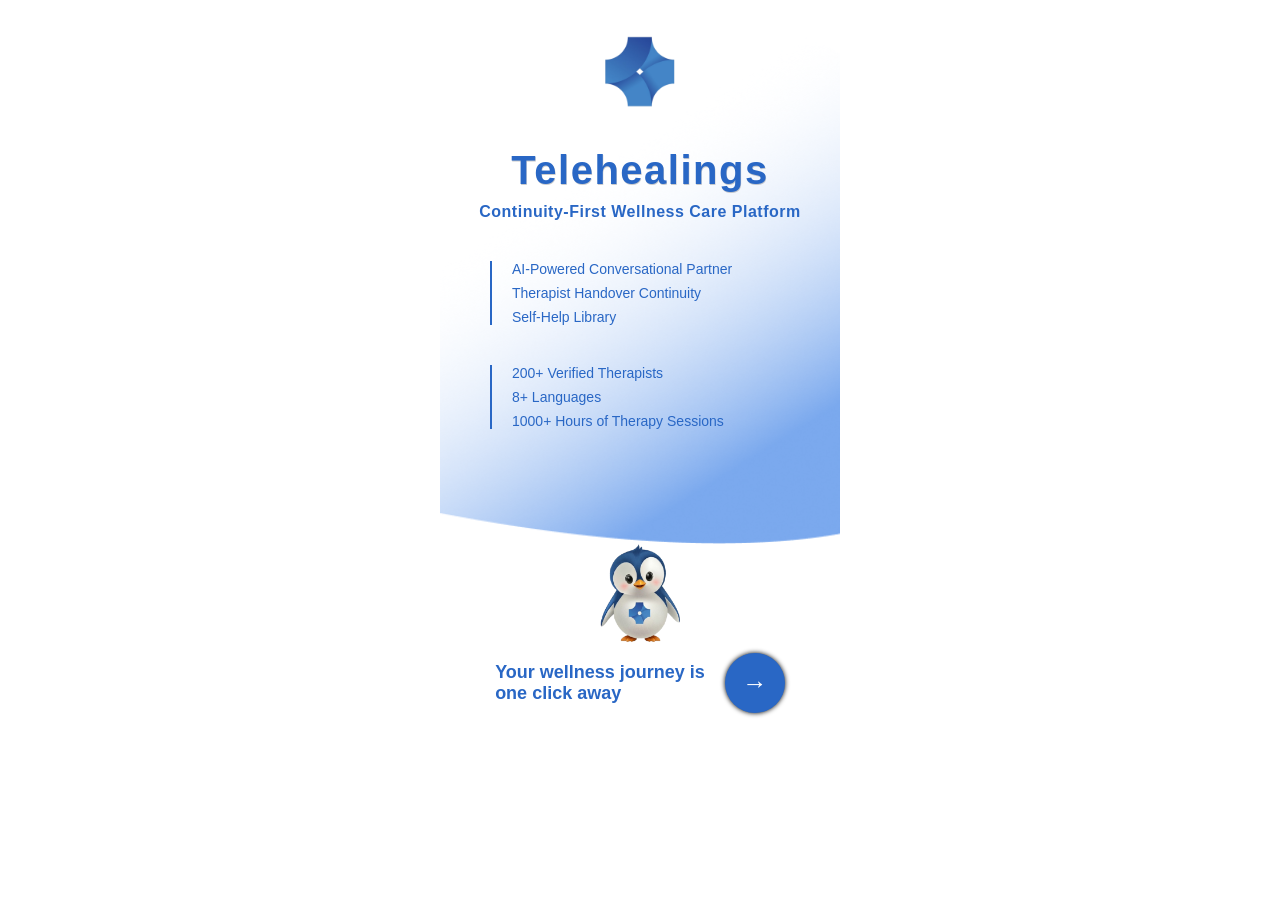
==== workflows/01-onboarding/index.html @ a3bde145 "Soft onboarding" ====
<!DOCTYPE html>
<html lang="en">
<!-- =======================================================================
     HEAD SECTION
     ======================================================================= -->
<head>
    <meta charset="UTF-8">
    <meta name="viewport" content="width=device-width, initial-scale=1.0">
    <title>Telehealings - Welcome</title>
    <!-- Link to global styles for shared components and variables -->
    <link rel="stylesheet" href="/css/global.css" />
    <!-- Link to specific styles for this index page -->
    <link rel="stylesheet" href="/workflows/01-onboarding/style.css" />
</head>

<!-- =======================================================================
     BODY SECTION
     ======================================================================= -->
<body>
    <main>
        <!-- ===================================================================
             HERO SECTION: Logo, Headers, and Features
             =================================================================== -->
        <header class="hero">
            <!-- Branding Header -->
            <div class="hero_center">
                <img class="logo" src="/assets/images/Logo.png" alt="Telehealings Logo">
                <h1 id="mainheader">Telehealings</h1>
                <h3 id="subheader">Continuity-First Wellness Care Platform</h3>
            </div>
            
            <!-- Features List 1: Platform Capabilities -->
            <section class="features_1" aria-label="Platform Capabilities">
                <ul>
                    <li>AI-Powered Conversational Partner</li>
                    <li>Therapist Handover Continuity</li>
                    <li>Self-Help Library</li>
                </ul>
            </section>
            
            <!-- Spacer for visual separation -->
            <div class="spacing" aria-hidden="true"></div>
            
            <!-- Features List 2: Platform Stats -->
            <section class="features_2" aria-label="Platform Statistics">
                <ul>
                    <li>200+ Verified Therapists</li>
                    <li>8+ Languages</li>
                    <li>1000+ Hours of Therapy Sessions</li>
                </ul>
            </section>
        </header>

        <!-- ===================================================================
             CALL TO ACTION (CTA) SECTION
             =================================================================== -->
        <section class="cta" aria-label="Call to Action">
            <!-- Mascot/Avatar Image -->
            <img class="heali" src="/assets/images/Heali.png" alt="Heali AI Assistant">
            
            <!-- CTA Text and Button -->
            <div class="cta_2">
                <ul class="cta_text">
                    <li>Your wellness journey is</li>
                    <li>one click away</li>
                </ul>
                <!-- Proceed to soft onboarding -->
                <a href="/workflows/01-onboarding/softonboarding.html" class="button-style" aria-label="Start your journey">→</a>
            </div>
        </section>
    </main>
</body>
</html>
---- css/global.css ----
/* ==========================================================================
   GLOBAL STYLES & VARIABLES
   ========================================================================== */

:root {
    /* Colors */
    --primary-color: #2967c5;
    --primary-hover: #1a4a96;
    --secondary-color: #cfdbf0;
    --text-main: #0b2c5c;
    --text-light: #143f80;
    --bg-color: #ffffff;
    --border-color: #999fa9;

    /* Typography */
    --font-main: 'Inter', -apple-system, BlinkMacSystemFont, 'Segoe UI', Roboto, sans-serif;
    
    /* Box Shadow & Borders */
    --shadow-sm: 0px 0px 2px black;
    --shadow-md: 0px 0px 5px black;
    --border-radius-md: 8px;
    --border-radius-lg: 10px;
}

html {
    scroll-behavior: smooth;
    box-sizing: border-box;
}

*, *:before, *:after {
    box-sizing: inherit;
}

body {
    font-family: var(--font-main);
    color: var(--text-main);
    background-color: var(--bg-color);
    margin: 0;
    padding: 0;
}

/* ==========================================================================
   REUSABLE COMPONENTS
   ========================================================================== */

/* Primary Button */
.btn-primary {
    display: block;
    width: 100%;
    max-width: 250px;
    margin: 30px auto;
    line-height: 50px;
    letter-spacing: 0.5px;
    text-align: center;
    text-decoration: none;
    font-size: 18px;
    font-weight: 800;
    background-color: var(--primary-color);
    border: 2px solid var(--primary-color);
    color: #ffffff;
    box-shadow: var(--shadow-md);
    border-radius: 4px; /* Optional, for aesthetics */
    cursor: pointer;
    transition: all 0.2s ease-in-out;
}

.btn-primary:hover,
.btn-primary:focus {
    background-color: var(--primary-hover);
    border-color: var(--primary-hover);
    transform: translateY(-2px);
    outline: none;
}

.btn-primary:active {
    transform: translateY(0);
}

/* Standard Input */
.input-standard {
    display: block;
    margin-left: auto;
    margin-right: auto;
    width: 100%;
    max-width: 300px;
    font-size: 16px;
    padding: 18px;
    border: 1.5px solid var(--primary-color);
    border-radius: var(--border-radius-lg);
    margin-bottom: 20px;
    transition: border-color 0.2s, box-shadow 0.2s;
    font-family: var(--font-main);
}

.input-standard:focus {
    border-color: var(--primary-hover);
    box-shadow: 0 0 5px rgba(41, 103, 197, 0.5);
    outline: none;
}

/* ==========================================================================
   UTILITY CLASSES
   ========================================================================== */
.text-center { text-align: center; }
.sr-only { /* Screen reader only */
    position: absolute;
    width: 1px;
    height: 1px;
    padding: 0;
    margin: -1px;
    overflow: hidden;
    clip: rect(0, 0, 0, 0);
    white-space: nowrap;
    border-width: 0;
}
---- workflows/01-onboarding/style.css ----
/**
 * ============================================================================
 * INDEX / WELCOME PAGE STYLES
 * ============================================================================
 * Defines the styling for the initial welcome screen of the MVP.
 */

/* ==========================================================================
   Hero Section
   ========================================================================== */

/* 
  Hero Section Styling 
  Sets the main background image (wave), centers the block, and defines dimensions for the hero area.
*/
.hero {
    background-image: url(/assets/images/Wave.png);
    background-repeat: no-repeat;
    background-size: cover;
    background-position: center bottom;
    display: block;
    width: 100%;
    max-width: 400px;
    margin-left: auto;
    margin-right: auto;
    padding-bottom: 100px;
}

/* ==========================================================================
   Typography & Branding
   ========================================================================== */

/* 
  Logo Styling
  Sets the width and centers the logo image with a top margin.
*/
.logo {
    width: 6rem;
    display: block;
    margin: auto;
    margin-top: 25px;
}

/* 
  Main Header Typography 
  Centers the main title, applies the primary blue color, font size, custom font, and a subtle text shadow.
*/
#mainheader {
    text-align: center;
    color: var(--primary-color);
    font-size: 2.5rem;
    text-shadow: 0.5px 0.5px 0.5px rgba(0,0,0,0.2);
    letter-spacing: 1.5px;
    margin-bottom: 10px;
}

/* 
  Sub Header Typography 
  Centers the subtitle, uses a smaller font size, and adds spacing below it.
*/
#subheader {
    text-align: center;
    color: var(--primary-color);
    font-size: 1rem;
    letter-spacing: 0.5px;
    margin-top: 0px;
    margin-bottom: 40px;
}

/* ==========================================================================
   Features Lists
   ========================================================================== */

/* 
  Features List 1 Styling 
  Styles the first block of features with a left border.
*/
.features_1 {
    color: var(--primary-color);
    font-size: 14px;
    border-left: 2px solid var(--primary-color);
    width: 250px;
    margin-left: 50px;
    margin-bottom: 0px;
}

/* Nested list styles for the features */
.features_1 ul {
    list-style-type: none;
    padding-left: 20px;
}

.features_1 ul li {
    margin-bottom: 8px;
}

/* 
  Spacing Utility 
  Adds bottom margin to separate sections.
*/
.spacing {
    margin-bottom: 40px;
}

/* 
  Features List 2 Styling 
  Similar to features_1, used for the second block of features with slightly different bottom margin.
*/
.features_2 {
    color: var(--primary-color);
    font-size: 14px;
    border-left: 2px solid var(--primary-color);
    width: 250px;
    margin-left: 50px;
    margin-bottom: 15px;
}

/* Nested list styles for the features */
.features_2 ul {
    list-style-type: none;
    padding-left: 20px;
}

.features_2 ul li {
    margin-bottom: 8px;
}

/* ==========================================================================
   Call to Action (CTA) Section
   ========================================================================== */

/* 
  Call to Action (CTA) Container
  Centers the overall CTA section and styles the "Heali" mascot image within it.
*/
.cta {
    display: block;
    width: 100%;
    max-width: 400px;
    margin-left: auto;
    margin-right: auto;
    padding-bottom: 40px;
}

/* Styles for the mascot image inside the CTA */
.cta .heali {
    width: 80px;
    display: block;
    margin: auto;
    margin-bottom: 10px;
}

/* 
  Call to Action (CTA) 2 - Flex Container
  Uses flexbox to horizontally align the CTA text and the action button with a gap between them.
*/
.cta_2 {
    display: flex;
    justify-content: center;
    align-items: center;
    gap: 20px;
    color: var(--primary-color);
}

/* Styling for the text prompting the user to act */
.cta_2 .cta_text {
    list-style-type: none;
    font-weight: 600;
    font-size: 18px;
    padding: 0;
    margin: 0;
}

/* 
  Action Button Styling 
  Creates a circular, blue button with white text and a subtle drop shadow.
*/
.cta_2 .button-style {
    line-height: 60px;
    text-align: center;
    text-decoration: none;
    font-size: 25px;
    font-weight: 900;
    background-color: var(--primary-color);
    border-color: var(--primary-color);
    color: #ffffff;
    box-shadow: var(--shadow-md);
    width: 60px;
    height: 60px;
    border-radius: 100%;
    transition: all 0.2s ease-in-out;
}

.cta_2 .button-style:hover,
.cta_2 .button-style:focus {
    background-color: var(--primary-hover);
    transform: translateY(-2px);
    box-shadow: var(--shadow-md);
    outline: none;
}
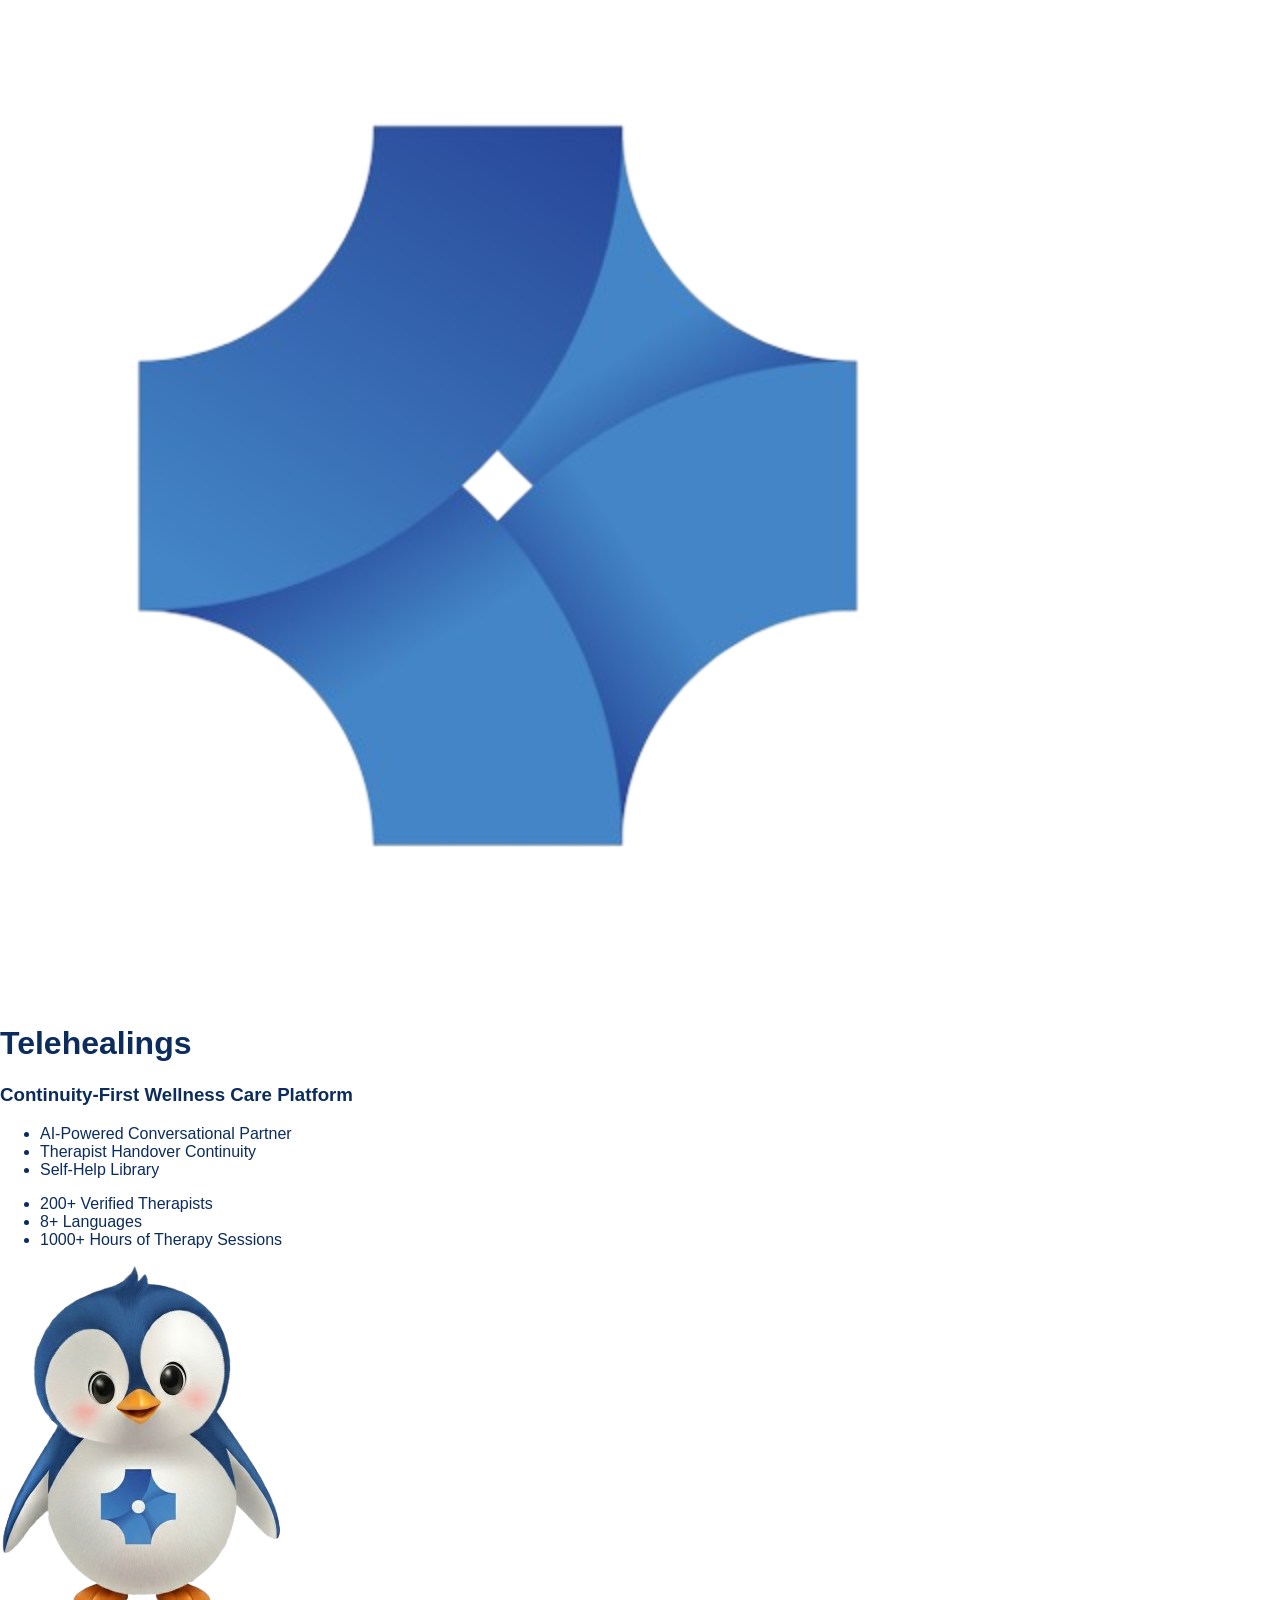
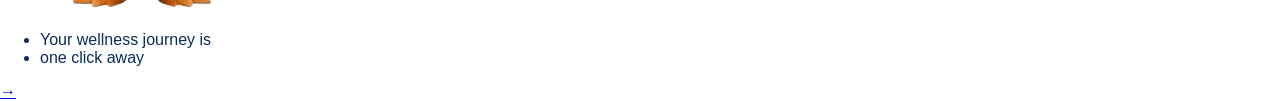
==== commit 666e99ae: "Update stylesheet link for onboarding index page Style sheet relinked." ====
--- a/workflows/01-onboarding/index.html
+++ b/workflows/01-onboarding/index.html
@@ -10,7 +10,8 @@
     <!-- Link to global styles for shared components and variables -->
     <link rel="stylesheet" href="/css/global.css" />
     <!-- Link to specific styles for this index page -->
-    <link rel="stylesheet" href="/workflows/01-onboarding/style.css" />
+    <link rel="stylesheet" href="Telehealing_MVP_Design/workflows/01-onboarding/style.css" />
+    <meta name="view-transition" content="same-origin" />
 </head>
 
 <!-- =======================================================================
@@ -70,4 +71,4 @@
         </section>
     </main>
 </body>
-</html>+</html>
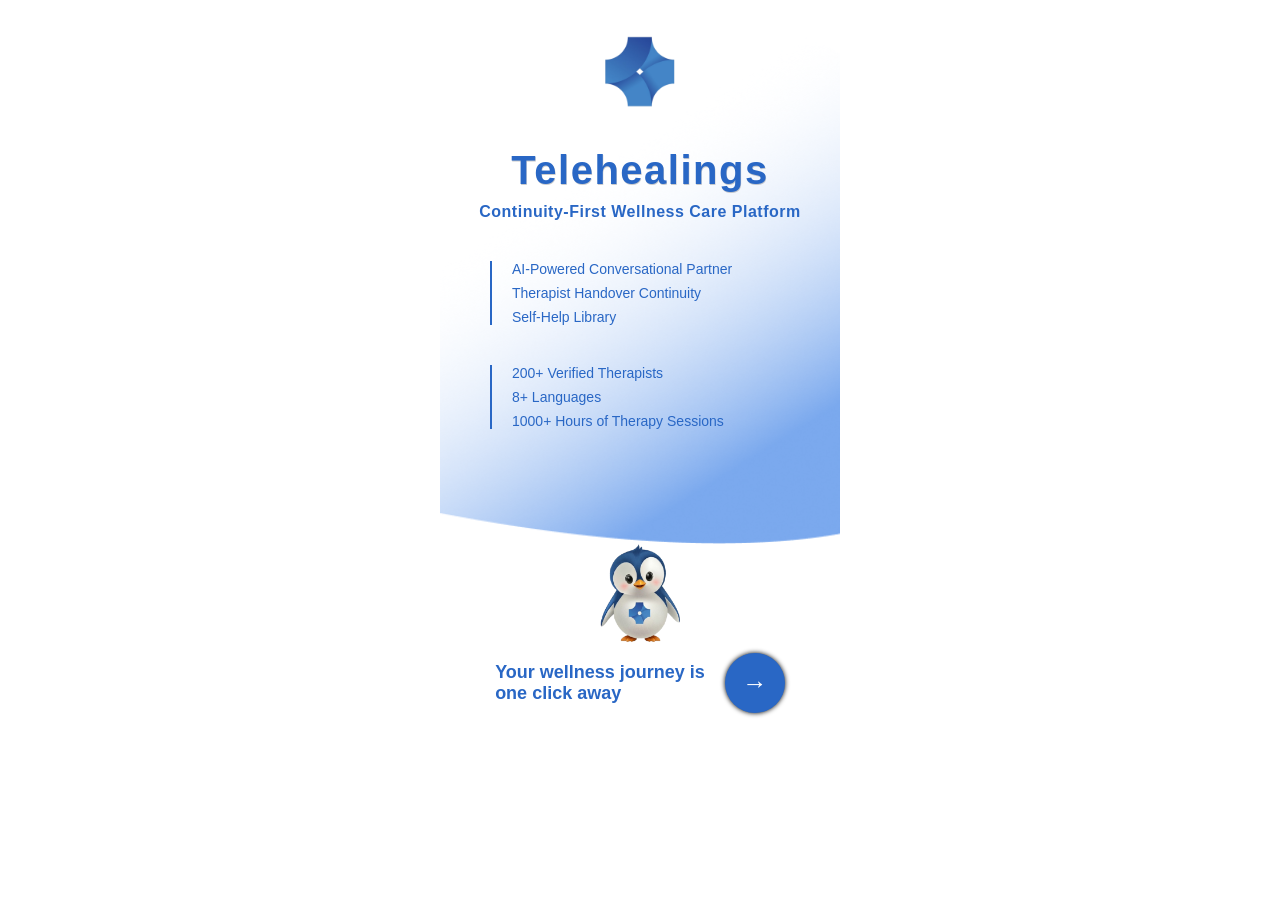
==== commit 37e9a5cd: "all links fixed to be relative, and images fixed to be relative as well. This is to ensure that the " ====
--- a/workflows/01-onboarding/index.html
+++ b/workflows/01-onboarding/index.html
@@ -10,7 +10,7 @@
     <!-- Link to global styles for shared components and variables -->
     <link rel="stylesheet" href="/css/global.css" />
     <!-- Link to specific styles for this index page -->
-    <link rel="stylesheet" href="Telehealing_MVP_Design/workflows/01-onboarding/style.css" />
+    <link rel="stylesheet" href="./style.css" />
     <meta name="view-transition" content="same-origin" />
 </head>
 
@@ -25,7 +25,7 @@
         <header class="hero">
             <!-- Branding Header -->
             <div class="hero_center">
-                <img class="logo" src="/assets/images/Logo.png" alt="Telehealings Logo">
+                <img class="logo" src="../../assets/images/Logo.png" alt="Telehealings Logo">
                 <h1 id="mainheader">Telehealings</h1>
                 <h3 id="subheader">Continuity-First Wellness Care Platform</h3>
             </div>
@@ -57,7 +57,7 @@
              =================================================================== -->
         <section class="cta" aria-label="Call to Action">
             <!-- Mascot/Avatar Image -->
-            <img class="heali" src="/assets/images/Heali.png" alt="Heali AI Assistant">
+            <img class="heali" src="../../assets/images/Heali.png" alt="Heali AI Assistant">
             
             <!-- CTA Text and Button -->
             <div class="cta_2">
@@ -66,9 +66,9 @@
                     <li>one click away</li>
                 </ul>
                 <!-- Proceed to soft onboarding -->
-                <a href="/workflows/01-onboarding/softonboarding.html" class="button-style" aria-label="Start your journey">→</a>
+                <a href="./softonboarding.html" class="button-style" aria-label="Start your journey">→</a>
             </div>
         </section>
     </main>
 </body>
-</html>
+</html>
--- a/workflows/01-onboarding/style.css
+++ b/workflows/01-onboarding/style.css
@@ -0,0 +1,203 @@
+/**
+ * ============================================================================
+ * INDEX / WELCOME PAGE STYLES
+ * ============================================================================
+ * Defines the styling for the initial welcome screen of the MVP.
+ */
+
+/* ==========================================================================
+   Hero Section
+   ========================================================================== */
+
+/* 
+  Hero Section Styling 
+  Sets the main background image (wave), centers the block, and defines dimensions for the hero area.
+*/
+.hero {
+    background-image: url(/assets/images/Wave.png);
+    background-repeat: no-repeat;
+    background-size: cover;
+    background-position: center bottom;
+    display: block;
+    width: 100%;
+    max-width: 400px;
+    margin-left: auto;
+    margin-right: auto;
+    padding-bottom: 100px;
+}
+
+/* ==========================================================================
+   Typography & Branding
+   ========================================================================== */
+
+/* 
+  Logo Styling
+  Sets the width and centers the logo image with a top margin.
+*/
+.logo {
+    width: 6rem;
+    display: block;
+    margin: auto;
+    margin-top: 25px;
+}
+
+/* 
+  Main Header Typography 
+  Centers the main title, applies the primary blue color, font size, custom font, and a subtle text shadow.
+*/
+#mainheader {
+    text-align: center;
+    color: var(--primary-color);
+    font-size: 2.5rem;
+    text-shadow: 0.5px 0.5px 0.5px rgba(0,0,0,0.2);
+    letter-spacing: 1.5px;
+    margin-bottom: 10px;
+}
+
+/* 
+  Sub Header Typography 
+  Centers the subtitle, uses a smaller font size, and adds spacing below it.
+*/
+#subheader {
+    text-align: center;
+    color: var(--primary-color);
+    font-size: 1rem;
+    letter-spacing: 0.5px;
+    margin-top: 0px;
+    margin-bottom: 40px;
+}
+
+/* ==========================================================================
+   Features Lists
+   ========================================================================== */
+
+/* 
+  Features List 1 Styling 
+  Styles the first block of features with a left border.
+*/
+.features_1 {
+    color: var(--primary-color);
+    font-size: 14px;
+    border-left: 2px solid var(--primary-color);
+    width: 250px;
+    margin-left: 50px;
+    margin-bottom: 0px;
+}
+
+/* Nested list styles for the features */
+.features_1 ul {
+    list-style-type: none;
+    padding-left: 20px;
+}
+
+.features_1 ul li {
+    margin-bottom: 8px;
+}
+
+/* 
+  Spacing Utility 
+  Adds bottom margin to separate sections.
+*/
+.spacing {
+    margin-bottom: 40px;
+}
+
+/* 
+  Features List 2 Styling 
+  Similar to features_1, used for the second block of features with slightly different bottom margin.
+*/
+.features_2 {
+    color: var(--primary-color);
+    font-size: 14px;
+    border-left: 2px solid var(--primary-color);
+    width: 250px;
+    margin-left: 50px;
+    margin-bottom: 15px;
+}
+
+/* Nested list styles for the features */
+.features_2 ul {
+    list-style-type: none;
+    padding-left: 20px;
+}
+
+.features_2 ul li {
+    margin-bottom: 8px;
+}
+
+/* ==========================================================================
+   Call to Action (CTA) Section
+   ========================================================================== */
+
+/* 
+  Call to Action (CTA) Container
+  Centers the overall CTA section and styles the "Heali" mascot image within it.
+*/
+.cta {
+    display: block;
+    width: 100%;
+    max-width: 400px;
+    margin-left: auto;
+    margin-right: auto;
+    padding-bottom: 40px;
+}
+
+/* Styles for the mascot image inside the CTA */
+.cta .heali {
+    width: 80px;
+    display: block;
+    margin: auto;
+    margin-bottom: 10px;
+    view-transition-name: heali-avatar;
+}
+
+
+
+/* 
+  Call to Action (CTA) 2 - Flex Container
+  Uses flexbox to horizontally align the CTA text and the action button with a gap between them.
+*/
+.cta_2 {
+    display: flex;
+    justify-content: center;
+    align-items: center;
+    gap: 20px;
+    color: var(--primary-color);
+}
+
+/* Styling for the text prompting the user to act */
+.cta_2 .cta_text {
+    list-style-type: none;
+    font-weight: 600;
+    font-size: 18px;
+    padding: 0;
+    margin: 0;
+}
+
+/* 
+  Action Button Styling 
+  Creates a circular, blue button with white text and a subtle drop shadow.
+*/
+.cta_2 .button-style {
+    line-height: 60px;
+    text-align: center;
+    text-decoration: none;
+    font-size: 25px;
+    font-weight: 900;
+    background-color: var(--primary-color);
+    border-color: var(--primary-color);
+    color: #ffffff;
+    box-shadow: var(--shadow-md);
+    width: 60px;
+    height: 60px;
+    border-radius: 100%;
+    transition: all 0.2s ease-in-out;
+}
+
+.cta_2 .button-style:hover,
+.cta_2 .button-style:focus {
+    background-color: var(--primary-hover);
+    transform: translateY(-2px);
+    box-shadow: var(--shadow-md);
+    outline: none;
+}
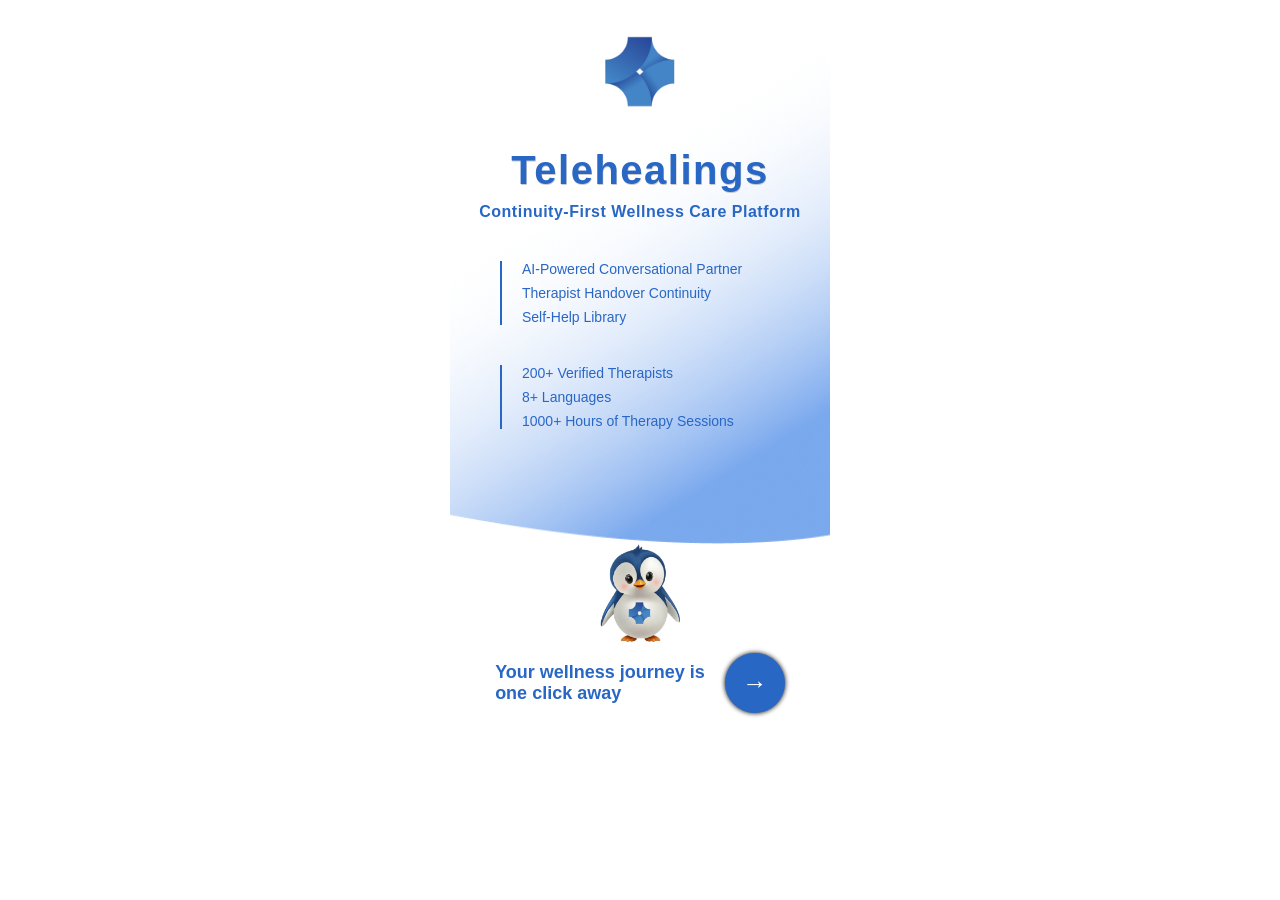
==== commit 4eb8458d: "screen width fixing" ====
--- a/workflows/01-onboarding/index.html
+++ b/workflows/01-onboarding/index.html
@@ -8,7 +8,7 @@
     <meta name="viewport" content="width=device-width, initial-scale=1.0">
     <title>Telehealings - Welcome</title>
     <!-- Link to global styles for shared components and variables -->
-    <link rel="stylesheet" href="/css/global.css" />
+    <link rel="stylesheet" href="../../css/global.css" />
     <!-- Link to specific styles for this index page -->
     <link rel="stylesheet" href="./style.css" />
     <meta name="view-transition" content="same-origin" />
@@ -71,4 +71,4 @@
         </section>
     </main>
 </body>
-</html>+</html>
--- a/workflows/01-onboarding/style.css
+++ b/workflows/01-onboarding/style.css
@@ -14,13 +14,13 @@
   Sets the main background image (wave), centers the block, and defines dimensions for the hero area.
 */
 .hero {
-    background-image: url(/assets/images/Wave.png);
+    background-image: url(../../assets/images/Wave.png);
     background-repeat: no-repeat;
     background-size: cover;
     background-position: center bottom;
     display: block;
     width: 100%;
-    max-width: 400px;
+    max-width: 380px;
     margin-left: auto;
     margin-right: auto;
     padding-bottom: 100px;
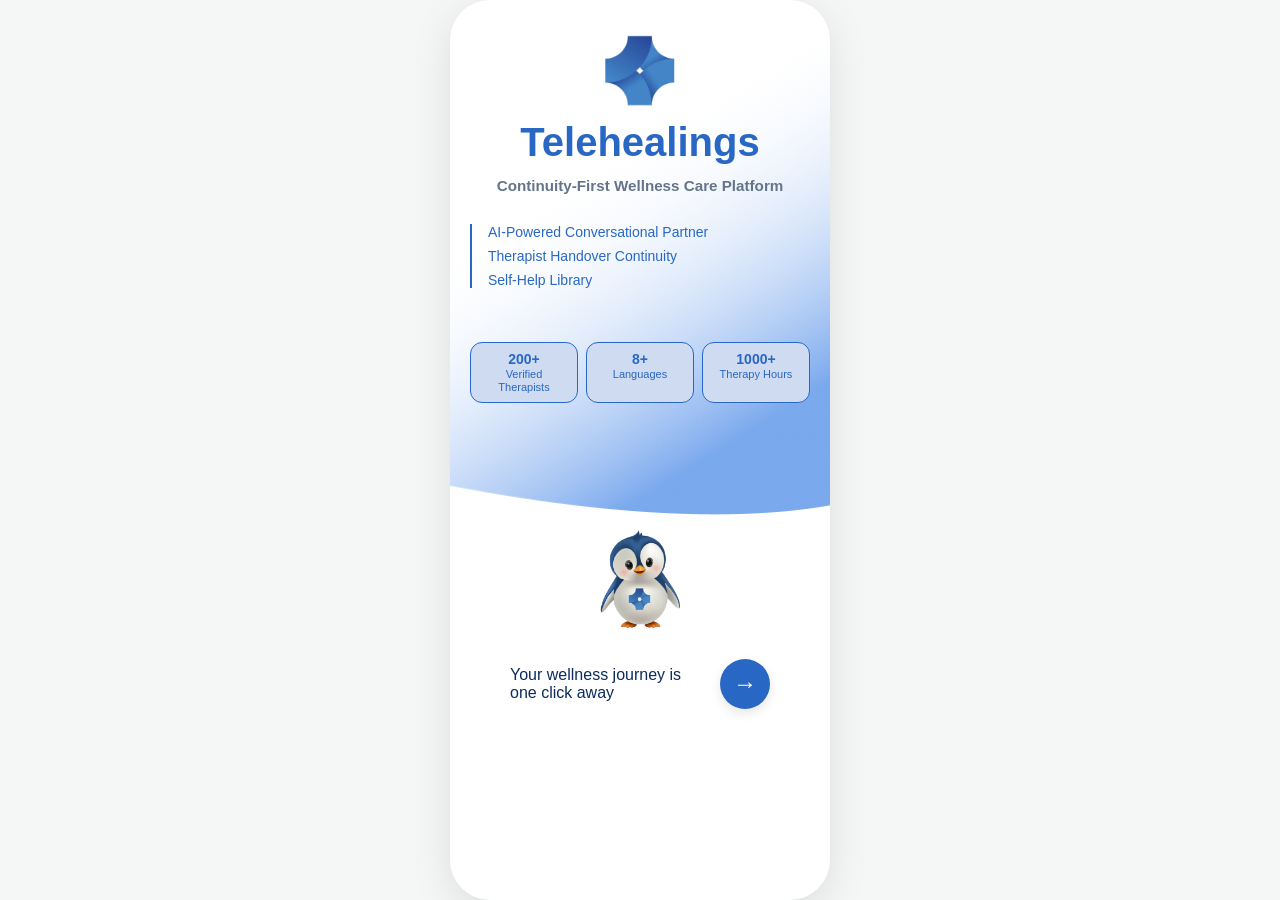
==== commit 55b19bcc: "user verification screen" ====
--- a/workflows/01-onboarding/index.html
+++ b/workflows/01-onboarding/index.html
@@ -9,66 +9,170 @@
     <title>Telehealings - Welcome</title>
     <!-- Link to global styles for shared components and variables -->
     <link rel="stylesheet" href="../../css/global.css" />
-    <!-- Link to specific styles for this index page -->
-    <link rel="stylesheet" href="./style.css" />
     <meta name="view-transition" content="same-origin" />
+    
+    <!-- Local styles specific to the welcome/hero section page -->
+    <style>
+        /* Logo Styling */
+        .logo {
+            width: 6rem;
+            display: block;
+            margin: 0 auto;
+            margin-top: var(--spacing-2xl);
+        }
+
+        /* Features List Styling */
+        .features_1 {
+            color: var(--primary-color);
+            text-align: left;
+            font-size: 14px;
+            border-left: 2px solid var(--primary-color);
+            width: 250px;
+            margin-left: var(--spacing-xl);
+            margin-bottom: var(--spacing-2xl);
+        }
+
+        .features_2 {
+            width: auto;
+            margin-bottom: var(--spacing-md);
+        }
+
+        .features_1 ul,
+        .features_2 ul {
+            list-style-type: none;
+            padding-left: var(--spacing-lg);
+        }
+
+        .features_1 ul li,
+        .features_2 ul li {
+            margin-bottom: var(--spacing-sm);
+        }
+
+        /* Info Graphics Styling for Features 2 */
+        .features_2 ul {
+            display: flex;
+            flex-direction: row;
+            gap: var(--spacing-sm);
+            padding-left: 0;
+            margin-left: var(--spacing-xl);
+            margin-right: var(--spacing-xl);
+        }
+
+        .features_2 ul li {
+            background: var(--secondary-color);
+            border: 1px solid var(--primary-color);
+            border-radius: 12px;
+            padding: var(--spacing-sm);
+            flex: 1;
+            text-align: center;
+            font-size: 11px;
+            margin-bottom: 0;
+            margin-top: 30px;
+            color: var(--primary-color);
+            display: flex;
+            flex-direction: column;
+            line-height: 1.2;
+        }
+
+        .features_2 ul li span {
+            font-weight: bold;
+            font-size: 14px;
+            display: block;
+        }
+
+        /* CTA Button Styling */
+        .button-style {
+            display: flex;
+            align-items: center;
+            justify-content: center;
+            background-color: var(--primary-color);
+            color: white;
+            text-decoration: none;
+            width: 50px;
+            height: 50px;
+            border-radius: 50%;
+            font-size: 24px;
+            transition: transform 0.2s ease;
+            box-shadow: 0 4px 12px rgba(0, 0, 0, 0.1);
+        }
+
+        /* Align CTA text and button in the same line */
+        .cta_2 {
+            display: flex;
+            align-items: center;
+            justify-content: space-between;
+            padding: 60px 60px;
+        }
+
+        .cta_text {
+            list-style-type: none;
+            padding: 0;
+        }
+
+        .heali {
+            margin-top: 15px;
+            margin-bottom: -30px;
+        }
+    </style>
 </head>
 
 <!-- =======================================================================
      BODY SECTION
      ======================================================================= -->
 <body>
-    <main>
-        <!-- ===================================================================
-             HERO SECTION: Logo, Headers, and Features
-             =================================================================== -->
-        <header class="hero">
-            <!-- Branding Header -->
-            <div class="hero_center">
-                <img class="logo" src="../../assets/images/Logo.png" alt="Telehealings Logo">
-                <h1 id="mainheader">Telehealings</h1>
-                <h3 id="subheader">Continuity-First Wellness Care Platform</h3>
-            </div>
-            
-            <!-- Features List 1: Platform Capabilities -->
-            <section class="features_1" aria-label="Platform Capabilities">
-                <ul>
-                    <li>AI-Powered Conversational Partner</li>
-                    <li>Therapist Handover Continuity</li>
-                    <li>Self-Help Library</li>
-                </ul>
+    <div class="mobile-container">
+        <main>
+            <!-- ===================================================================
+                 HERO SECTION: Logo, Headers, and Features
+                 =================================================================== -->
+            <header class="hero">
+                <!-- Branding Header -->
+                <div class="hero_center">
+                    <img class="logo" src="../../assets/images/Logo.png" alt="Telehealings Logo">
+                    <h1 id="mainheader">Telehealings</h1>
+                    <h3 id="subheader">Continuity-First Wellness Care Platform</h3>
+                </div>
+                
+                <!-- Features List 1: Platform Capabilities -->
+                <section class="features_1" aria-label="Platform Capabilities">
+                    <ul>
+                        <li>AI-Powered Conversational Partner</li>
+                        <li>Therapist Handover Continuity</li>
+                        <li>Self-Help Library</li>
+                    </ul>
+                </section>
+                
+                <!-- Spacer for visual separation -->
+                <div class="spacing" aria-hidden="true"></div>
+                
+                <!-- Features List 2: Platform Stats -->
+                <section class="features_2" aria-label="Platform Statistics">
+                    <ul>
+                        <li><span>200+</span> Verified Therapists</li>
+                        <li><span>8+</span> Languages</li>
+                        <li><span>1000+</span> Therapy Hours</li>
+                    </ul>
+                </section>
+            </header>
+
+            <!-- ===================================================================
+                 CALL TO ACTION (CTA) SECTION
+                 =================================================================== -->
+            <section class="cta" aria-label="Call to Action">
+                <!-- Mascot/Avatar Image -->
+                <img class="heali" src="../../assets/images/Heali.png" alt="Heali AI Assistant">
+                
+                <!-- CTA Text and Button -->
+                <div class="cta_2">
+                    <ul class="cta_text">
+                        <li>Your wellness journey is</li>
+                        <li>one click away</li>
+                    </ul>
+                    <!-- Proceed to soft onboarding -->
+                    <a href="./softonboarding.html" class="button-style" aria-label="Start your journey">→</a>
+                </div>
             </section>
-            
-            <!-- Spacer for visual separation -->
-            <div class="spacing" aria-hidden="true"></div>
-            
-            <!-- Features List 2: Platform Stats -->
-            <section class="features_2" aria-label="Platform Statistics">
-                <ul>
-                    <li>200+ Verified Therapists</li>
-                    <li>8+ Languages</li>
-                    <li>1000+ Hours of Therapy Sessions</li>
-                </ul>
-            </section>
-        </header>
-
-        <!-- ===================================================================
-             CALL TO ACTION (CTA) SECTION
-             =================================================================== -->
-        <section class="cta" aria-label="Call to Action">
-            <!-- Mascot/Avatar Image -->
-            <img class="heali" src="../../assets/images/Heali.png" alt="Heali AI Assistant">
-            
-            <!-- CTA Text and Button -->
-            <div class="cta_2">
-                <ul class="cta_text">
-                    <li>Your wellness journey is</li>
-                    <li>one click away</li>
-                </ul>
-                <!-- Proceed to soft onboarding -->
-                <a href="./softonboarding.html" class="button-style" aria-label="Start your journey">→</a>
-            </div>
-        </section>
-    </main>
+        </main>
+    </div>
 </body>
 </html>
--- a/css/global.css
+++ b/css/global.css
@@ -2,49 +2,163 @@
    GLOBAL STYLES & VARIABLES
    ========================================================================== */
 
+/* CSS Variables for consistent theming */
 :root {
     /* Colors */
     --primary-color: #2967c5;
-    --primary-hover: #1a4a96;
+    --primary-hover: #1e5aa8;
     --secondary-color: #cfdbf0;
     --text-main: #0b2c5c;
     --text-light: #143f80;
+    --text-primary: #1e293b;
+    --text-secondary: #64748b;
+    --text-muted: #94a3b8;
     --bg-color: #ffffff;
+    --bg-light: #f4f7f6;
+    --bg-lighter: #f8fafc;
+    --bg-subtle: #e0f2fe;
     --border-color: #999fa9;
+    --border-light: #e2e8f0;
+    --blue-accent: #b3d1f0;
 
     /* Typography */
-    --font-main: 'Inter', -apple-system, BlinkMacSystemFont, 'Segoe UI', Roboto, sans-serif;
+    --font-main: 'Inter', -apple-system, BlinkMacSystemFont, 'Segoe UI', Roboto, Helvetica, Arial, sans-serif;
     
     /* Box Shadow & Borders */
-    --shadow-sm: 0px 0px 2px black;
-    --shadow-md: 0px 0px 5px black;
+    --shadow-xs: 0px 2px 8px rgba(0, 0, 0, 0.02);
+    --shadow-sm: 0px 0px 2px rgba(0, 0, 0, 0.1);
+    --shadow-md: 0px 0px 5px rgba(0, 0, 0, 0.15);
+    --shadow-lg: 0px 10px 40px rgba(0, 0, 0, 0.1);
+    --shadow-xl: 0 10px 25px rgba(0, 0, 0, 0.1);
+    --shadow-primary: 0 4px 15px rgba(41, 103, 197, 0.3);
+    --shadow-primary-lg: 0 6px 20px rgba(41, 103, 197, 0.4);
+
+    --border-radius-sm: 4px;
     --border-radius-md: 8px;
     --border-radius-lg: 10px;
-}
-
+    --border-radius-xl: 12px;
+    --border-radius-2xl: 14px;
+    --border-radius-3xl: 16px;
+    --border-radius-pill: 26px;
+    --border-radius-full: 50%;
+    --border-radius-phone: 40px;
+
+    /* Layout & Screen Definitions */
+    --screen-max-width: 380px;
+    --container-padding: 24px;
+    --spacing-xs: 4px;
+    --spacing-sm: 8px;
+    --spacing-md: 12px;
+    --spacing-lg: 16px;
+    --spacing-xl: 20px;
+    --spacing-2xl: 24px;
+    --spacing-3xl: 30px;
+    --spacing-4xl: 40px;
+}
+
+/* HTML base styles */
 html {
     scroll-behavior: smooth;
     box-sizing: border-box;
 }
 
+/* Universal box-sizing for all elements */
 *, *:before, *:after {
     box-sizing: inherit;
+    margin: 0;
+    padding: 0;
 }
 
 body {
     font-family: var(--font-main);
     color: var(--text-main);
-    background-color: var(--bg-color);
+    background-color: var(--bg-light);
     margin: 0;
     padding: 0;
+    display: flex;
+    justify-content: center;
+    align-items: center;
+    min-height: 100vh;
+    overflow-x: hidden;
 }
 
 /* ==========================================================================
-   REUSABLE COMPONENTS
+   REUSABLE COMPONENTS & UTILITIES
    ========================================================================== */
 
-/* Primary Button */
+/* Mobile Screen Container */
+.mobile-container {
+    width: 100%;
+    max-width: var(--screen-max-width);
+    min-height: 100vh;
+    max-height: 800px;
+    margin: 0 auto;
+    background: var(--bg-color);
+    display: flex;
+    flex-direction: column;
+    overflow-y: auto;
+    overflow-x: hidden;
+    box-shadow: var(--shadow-lg);
+    position: relative;
+}
+
+@media (min-height: 800px) {
+    .mobile-container {
+        border-radius: var(--border-radius-phone);
+    }
+}
+
+/* Primary Button - Multiple Styles */
 .btn-primary {
+    display: inline-block;
+    padding: 0;
+    line-height: 52px;
+    width: 250px;
+    margin: var(--spacing-lg) auto;
+    text-align: center;
+    text-decoration: none;
+    font-size: 16px;
+    font-weight: 700;
+    background-color: var(--primary-color);
+    color: #ffffff;
+    border: 2px solid var(--primary-color);
+    border-radius: var(--border-radius-pill);
+    box-shadow: var(--shadow-primary);
+    cursor: pointer;
+    transition: all 0.2s ease-in-out;
+}
+
+.btn-primary:hover,
+.btn-primary:focus {
+    background-color: var(--primary-hover);
+    border-color: var(--primary-hover);
+    transform: translateY(-2px);
+    box-shadow: var(--shadow-primary-lg);
+    outline: none;
+}
+
+.btn-primary:active {
+    transform: translateY(0);
+}
+
+.btn-primary:disabled,
+.btn-primary.disabled {
+    background-color: var(--border-light);
+    color: var(--text-muted);
+    box-shadow: none;
+    cursor: not-allowed;
+    pointer-events: none;
+}
+
+/* Full-width button variant */
+.btn-primary.btn-full {
+    width: 100%;
+    max-width: 100%;
+    margin: var(--spacing-lg) 0;
+}
+
+/* Block button style */
+.btn-block {
     display: block;
     width: 100%;
     max-width: 250px;
@@ -59,50 +173,470 @@
     border: 2px solid var(--primary-color);
     color: #ffffff;
     box-shadow: var(--shadow-md);
-    border-radius: 4px; /* Optional, for aesthetics */
+    border-radius: var(--border-radius-sm);
     cursor: pointer;
     transition: all 0.2s ease-in-out;
 }
 
-.btn-primary:hover,
-.btn-primary:focus {
+.btn-block:hover,
+.btn-block:focus {
     background-color: var(--primary-hover);
     border-color: var(--primary-hover);
     transform: translateY(-2px);
     outline: none;
 }
 
-.btn-primary:active {
+.btn-block:active {
     transform: translateY(0);
 }
 
-/* Standard Input */
+/* Circular button */
+.btn-circular {
+    width: 60px;
+    height: 60px;
+    border-radius: var(--border-radius-full);
+    line-height: 60px;
+    font-size: 25px;
+    padding: 0;
+    border: none;
+    text-decoration: none;
+    text-align: center;
+    background-color: var(--primary-color);
+    color: #ffffff;
+    box-shadow: var(--shadow-md);
+    transition: all 0.2s ease-in-out;
+    cursor: pointer;
+}
+
+.btn-circular:hover,
+.btn-circular:focus {
+    background-color: var(--primary-hover);
+    transform: translateY(-2px);
+    box-shadow: var(--shadow-md);
+    outline: none;
+}
+
+/* Social button */
+.social-btn {
+    flex: 1;
+    height: 50px;
+    background: var(--bg-lighter);
+    border: 1px solid var(--border-light);
+    border-radius: var(--border-radius-xl);
+    display: flex;
+    justify-content: center;
+    align-items: center;
+    gap: var(--spacing-md);
+    font-weight: 500;
+    font-size: 14px;
+    cursor: pointer;
+    transition: all 0.2s ease;
+    color: var(--text-primary);
+}
+
+.social-btn:hover {
+    border-color: var(--primary-color);
+    background-color: #f0f5ff;
+}
+
+.social-btn img {
+    width: 20px;
+}
+
+/* Standard Input Field */
 .input-standard {
     display: block;
-    margin-left: auto;
-    margin-right: auto;
     width: 100%;
     max-width: 300px;
+    margin: 0 auto var(--spacing-xl) auto;
     font-size: 16px;
-    padding: 18px;
-    border: 1.5px solid var(--primary-color);
-    border-radius: var(--border-radius-lg);
-    margin-bottom: 20px;
-    transition: border-color 0.2s, box-shadow 0.2s;
+    padding: 16px;
+    border: 2px solid var(--border-light);
+    border-radius: var(--border-radius-xl);
+    transition: all 0.2s ease;
     font-family: var(--font-main);
+    background-color: var(--bg-lighter);
+    color: var(--text-primary);
+    box-sizing: border-box;
 }
 
 .input-standard:focus {
-    border-color: var(--primary-hover);
-    box-shadow: 0 0 5px rgba(41, 103, 197, 0.5);
-    outline: none;
-}
-
-/* ==========================================================================
-   UTILITY CLASSES
-   ========================================================================== */
+    border-color: var(--primary-color);
+    background-color: var(--bg-color);
+    box-shadow: 0 0 0 4px rgba(41, 103, 197, 0.1);
+    outline: none;
+}
+
+.input-standard::placeholder {
+    color: var(--text-muted);
+}
+
+/* Form fields */
+.input-label {
+    display: block;
+    font-size: 14px;
+    font-weight: 600;
+    margin-bottom: var(--spacing-sm);
+    color: var(--text-primary);
+}
+
+/* Input with border - variations */
+.input-border {
+    height: 50px;
+    border: 1.5px solid var(--border-light);
+    border-radius: var(--border-radius-xl);
+    padding: 0 var(--spacing-lg);
+    font-size: 16px;
+    color: var(--text-primary);
+    font-family: var(--font-main);
+    transition: all 0.2s ease;
+    background-color: var(--bg-color);
+}
+
+.input-border:focus {
+    border-color: var(--primary-color);
+    outline: none;
+}
+
+/* OTP Input Styling */
+.otp-input-wrapper {
+    display: flex;
+    justify-content: space-between;
+    gap: var(--spacing-md);
+    margin-bottom: var(--spacing-2xl);
+}
+
+.otp-box {
+    width: 48px;
+    height: 56px;
+    border: 1.5px solid var(--border-light);
+    border-radius: var(--border-radius-xl);
+    text-align: center;
+    font-size: 20px;
+    font-weight: 700;
+    color: var(--primary-color);
+    background-color: var(--bg-lighter);
+    transition: all 0.2s ease;
+    font-family: var(--font-main);
+}
+
+.otp-box:focus {
+    border-color: var(--primary-color);
+    outline: none;
+    background-color: var(--bg-color);
+}
+
+/* Header Section - Wave Background */
+.hero,
+.boarding-header,
+.main-header {
+    background-image: url(../../assets/images/Wave.png);
+    background-repeat: no-repeat;
+    background-size: cover;
+    background-position: center bottom;
+    width: 100%;
+    flex-shrink: 0;
+    text-align: center;
+}
+
+.hero {
+    display: block;
+    max-width: var(--screen-max-width);
+    margin: 0 auto;
+    padding-bottom: 100px;
+}
+
+.boarding-header {
+    padding: 40px var(--container-padding) 60px var(--container-padding);
+    text-align: left;
+}
+
+.main-header {
+    display: flex;
+    justify-content: space-between;
+    align-items: center;
+    padding: 0px 20px;
+    height: 100px;
+}
+
+/* Typography Reusables */
+.main-title,
+.page-title,
+#mainheader {
+    text-align: center;
+    color: var(--primary-color);
+    font-size: 1.75rem;
+    font-weight: 700;
+    margin-bottom: var(--spacing-md);
+}
+
+#mainheader {
+    font-size: 2.5rem;
+}
+
+.sub-title,
+#subheader {
+    text-align: center;
+    color: var(--text-secondary);
+    font-size: 0.95rem;
+    margin-bottom: var(--spacing-3xl);
+}
+
+.instruction-text {
+    font-size: 14px;
+    color: var(--text-secondary);
+    line-height: 1.5;
+    margin-bottom: var(--spacing-xl);
+}
+
+/* Card Component */
+.card {
+    background: var(--bg-color);
+    border: 1.5px solid var(--border-light);
+    border-radius: var(--border-radius-3xl);
+    padding: var(--spacing-lg);
+    margin-bottom: var(--spacing-xl);
+    box-shadow: var(--shadow-xs);
+    transition: all 0.2s ease;
+}
+
+.card:hover,
+.card:focus {
+    border-color: var(--primary-color);
+    background-color: #f0f5ff;
+    transform: translateY(-3px);
+    box-shadow: 0 8px 16px rgba(41, 103, 197, 0.12);
+    outline: none;
+}
+
+.card[aria-pressed="true"] {
+    border-color: var(--primary-color);
+    background-color: #f0f5ff;
+    box-shadow: 0 8px 16px rgba(41, 103, 197, 0.12);
+}
+
+.card-header {
+    display: flex;
+    justify-content: space-between;
+    align-items: center;
+    margin-bottom: var(--spacing-lg);
+}
+
+.card-header h2 {
+    font-size: 16px;
+    font-weight: 600;
+    color: var(--text-primary);
+    margin: 0;
+}
+
+.card-icon {
+    font-size: 32px;
+    color: var(--primary-color);
+    margin-bottom: var(--spacing-sm);
+    transition: transform 0.2s ease;
+}
+
+.card:hover .card-icon,
+.card:focus .card-icon,
+.card[aria-pressed="true"] .card-icon {
+    transform: scale(1.1);
+}
+
+.card-name {
+    color: var(--text-primary);
+    font-size: 1.05rem;
+    font-weight: 600;
+    margin: 0 0 var(--spacing-sm) 0;
+}
+
+.card-details {
+    color: var(--text-secondary);
+    font-size: 11px;
+    text-align: center;
+    margin: 0;
+}
+
+/* Avatar Components */
+.avatar {
+    width: 40px;
+    height: 40px;
+    border-radius: var(--border-radius-full);
+    margin-right: var(--spacing-xl);
+    object-fit: cover;
+}
+
+.heali,
+.heali-avatar,
+.heali-small,
+.heali-with-phone-img {
+    display: block;
+    margin: 0 auto;
+    view-transition-name: heali-avatar;
+}
+
+.heali {
+    width: 80px;
+    margin-bottom: var(--spacing-md);
+}
+
+.heali-avatar {
+    width: 180px;
+    height: auto;
+    filter: drop-shadow(0 10px 15px rgba(0,0,0,0.1));
+    animation: floatHeali 4s ease-in-out infinite;
+}
+
+.heali-small {
+    width: 40px;
+    height: auto;
+}
+
+.heali-with-phone-img {
+    width: 140px;
+    height: auto;
+    margin-bottom: var(--spacing-xl);
+}
+
+@keyframes floatHeali {
+    0%, 100% { transform: translateY(0); }
+    50% { transform: translateY(-12px); }
+}
+
+/* Form Wrapper */
+.form-section {
+    padding: var(--spacing-3xl) var(--container-padding) var(--spacing-md) var(--container-padding);
+    flex-grow: 1;
+    display: flex;
+    flex-direction: column;
+}
+
+form {
+    display: flex;
+    flex-direction: column;
+    flex-grow: 1;
+    padding: var(--spacing-3xl) var(--spacing-2xl);
+    justify-content: center;
+}
+
+/* Input wrapper */
+.input-wrapper,
+.phone-input-wrapper {
+    display: flex;
+    gap: var(--spacing-xl);
+    margin-bottom: var(--spacing-2xl);
+}
+
+.country-selector {
+    width: 60px;
+    height: 50px;
+    border: 1.5px solid var(--border-light);
+    border-radius: var(--border-radius-xl);
+    display: flex;
+    justify-content: center;
+    align-items: center;
+    background-color: var(--bg-color);
+    cursor: pointer;
+}
+
+.phone-field {
+    flex-grow: 1;
+    height: 50px;
+    border: 1.5px solid var(--border-light);
+    border-radius: var(--border-radius-xl);
+    padding: 0 var(--spacing-lg);
+    font-size: 16px;
+    color: var(--text-primary);
+    font-family: var(--font-main);
+}
+
+.phone-field:focus {
+    border-color: var(--primary-color);
+    outline: none;
+}
+
+/* Banner/Alert Components */
+.verify-banner {
+    margin: var(--spacing-lg) var(--spacing-md);
+    background-color: var(--blue-accent);
+    border: 1px solid var(--primary-color);
+    border-radius: var(--border-radius-xl);
+    padding: var(--spacing-lg);
+    margin-bottom: var(--spacing-xl);
+}
+
+.banner-content {
+    display: flex;
+    align-items: center;
+    gap: var(--spacing-md);
+    font-size: 13px;
+    color: var(--text-secondary);
+}
+
+.banner-content img {
+    width: 24px;
+    height: 24px;
+}
+
+.verify-link {
+    margin-left: auto;
+    color: var(--primary-color);
+    text-decoration: none;
+    font-weight: bold;
+    font-size: 14px;
+}
+
+/* Flex Utilities */
+.flex {
+    display: flex;
+}
+
+.flex-col {
+    flex-direction: column;
+}
+
+.flex-center {
+    display: flex;
+    justify-content: center;
+    align-items: center;
+}
+
+.gap-xs { gap: var(--spacing-xs); }
+.gap-sm { gap: var(--spacing-sm); }
+.gap-md { gap: var(--spacing-md); }
+.gap-lg { gap: var(--spacing-lg); }
+.gap-xl { gap: var(--spacing-xl); }
+
+/* Padding Utilities */
+.p-xs { padding: var(--spacing-xs); }
+.p-sm { padding: var(--spacing-sm); }
+.p-md { padding: var(--spacing-md); }
+.p-lg { padding: var(--spacing-lg); }
+.px-md { padding-left: var(--spacing-md); padding-right: var(--spacing-md); }
+
+/* Margin Utilities */
+.m-0 { margin: 0; }
+.mb-sm { margin-bottom: var(--spacing-sm); }
+.mb-md { margin-bottom: var(--spacing-md); }
+.mb-lg { margin-bottom: var(--spacing-lg); }
+.mb-xl { margin-bottom: var(--spacing-xl); }
+.mt-lg { margin-top: var(--spacing-lg); }
+.mx-auto { margin-left: auto; margin-right: auto; }
+
+/* Text Utilities */
 .text-center { text-align: center; }
-.sr-only { /* Screen reader only */
+.text-left { text-align: left; }
+.text-right { text-align: right; }
+.text-primary { color: var(--text-primary); }
+.text-secondary { color: var(--text-secondary); }
+.text-muted { color: var(--text-muted); }
+.font-bold { font-weight: 700; }
+.font-semibold { font-weight: 600; }
+.font-medium { font-weight: 500; }
+.text-sm { font-size: 12px; }
+.text-base { font-size: 14px; }
+.text-lg { font-size: 16px; }
+
+.sr-only {
     position: absolute;
     width: 1px;
     height: 1px;
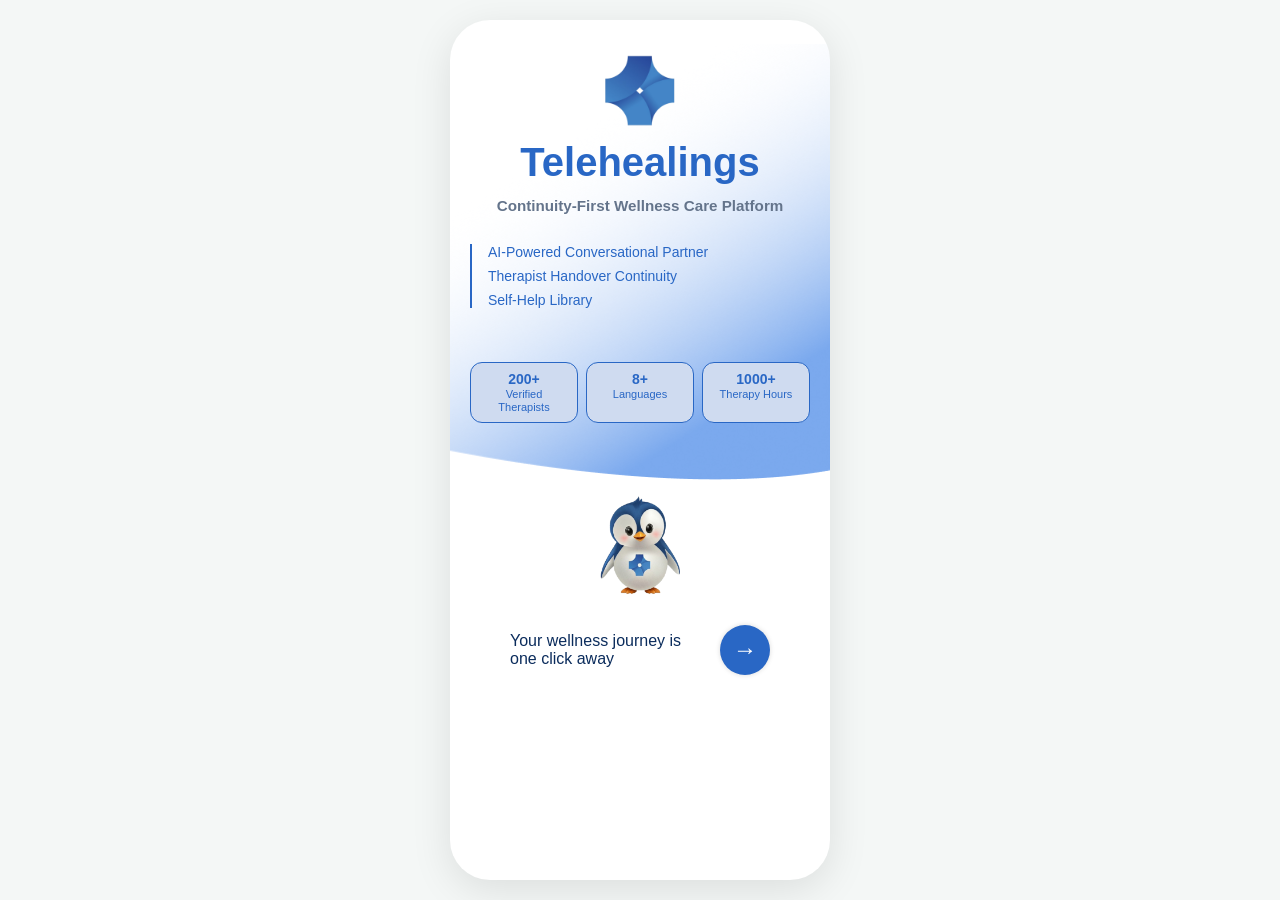
==== commit 5aa41df1: "Universal style css" ====
--- a/workflows/01-onboarding/index.html
+++ b/workflows/01-onboarding/index.html
@@ -10,110 +10,6 @@
     <!-- Link to global styles for shared components and variables -->
     <link rel="stylesheet" href="../../css/global.css" />
     <meta name="view-transition" content="same-origin" />
-    
-    <!-- Local styles specific to the welcome/hero section page -->
-    <style>
-        /* Logo Styling */
-        .logo {
-            width: 6rem;
-            display: block;
-            margin: 0 auto;
-            margin-top: var(--spacing-2xl);
-        }
-
-        /* Features List Styling */
-        .features_1 {
-            color: var(--primary-color);
-            text-align: left;
-            font-size: 14px;
-            border-left: 2px solid var(--primary-color);
-            width: 250px;
-            margin-left: var(--spacing-xl);
-            margin-bottom: var(--spacing-2xl);
-        }
-
-        .features_2 {
-            width: auto;
-            margin-bottom: var(--spacing-md);
-        }
-
-        .features_1 ul,
-        .features_2 ul {
-            list-style-type: none;
-            padding-left: var(--spacing-lg);
-        }
-
-        .features_1 ul li,
-        .features_2 ul li {
-            margin-bottom: var(--spacing-sm);
-        }
-
-        /* Info Graphics Styling for Features 2 */
-        .features_2 ul {
-            display: flex;
-            flex-direction: row;
-            gap: var(--spacing-sm);
-            padding-left: 0;
-            margin-left: var(--spacing-xl);
-            margin-right: var(--spacing-xl);
-        }
-
-        .features_2 ul li {
-            background: var(--secondary-color);
-            border: 1px solid var(--primary-color);
-            border-radius: 12px;
-            padding: var(--spacing-sm);
-            flex: 1;
-            text-align: center;
-            font-size: 11px;
-            margin-bottom: 0;
-            margin-top: 30px;
-            color: var(--primary-color);
-            display: flex;
-            flex-direction: column;
-            line-height: 1.2;
-        }
-
-        .features_2 ul li span {
-            font-weight: bold;
-            font-size: 14px;
-            display: block;
-        }
-
-        /* CTA Button Styling */
-        .button-style {
-            display: flex;
-            align-items: center;
-            justify-content: center;
-            background-color: var(--primary-color);
-            color: white;
-            text-decoration: none;
-            width: 50px;
-            height: 50px;
-            border-radius: 50%;
-            font-size: 24px;
-            transition: transform 0.2s ease;
-            box-shadow: 0 4px 12px rgba(0, 0, 0, 0.1);
-        }
-
-        /* Align CTA text and button in the same line */
-        .cta_2 {
-            display: flex;
-            align-items: center;
-            justify-content: space-between;
-            padding: 60px 60px;
-        }
-
-        .cta_text {
-            list-style-type: none;
-            padding: 0;
-        }
-
-        .heali {
-            margin-top: 15px;
-            margin-bottom: -30px;
-        }
-    </style>
 </head>
 
 <!-- =======================================================================
@@ -128,7 +24,7 @@
             <header class="hero">
                 <!-- Branding Header -->
                 <div class="hero_center">
-                    <img class="logo" src="../../assets/images/Logo.png" alt="Telehealings Logo">
+                    <img class="onboarding-logo" src="../../assets/images/Logo.png" alt="Telehealings Logo">
                     <h1 id="mainheader">Telehealings</h1>
                     <h3 id="subheader">Continuity-First Wellness Care Platform</h3>
                 </div>
@@ -160,7 +56,7 @@
                  =================================================================== -->
             <section class="cta" aria-label="Call to Action">
                 <!-- Mascot/Avatar Image -->
-                <img class="heali" src="../../assets/images/Heali.png" alt="Heali AI Assistant">
+                <img class="heali heali-overlap" src="../../assets/images/Heali.png" alt="Heali AI Assistant">
                 
                 <!-- CTA Text and Button -->
                 <div class="cta_2">
@@ -169,7 +65,7 @@
                         <li>one click away</li>
                     </ul>
                     <!-- Proceed to soft onboarding -->
-                    <a href="./softonboarding.html" class="button-style" aria-label="Start your journey">→</a>
+                    <a href="./softonboarding.html" class="cta-button-round" aria-label="Start your journey">→</a>
                 </div>
             </section>
         </main>
--- a/css/global.css
+++ b/css/global.css
@@ -17,7 +17,6 @@
     --bg-light: #f4f7f6;
     --bg-lighter: #f8fafc;
     --bg-subtle: #e0f2fe;
-    --border-color: #999fa9;
     --border-light: #e2e8f0;
     --blue-accent: #b3d1f0;
 
@@ -45,15 +44,16 @@
 
     /* Layout & Screen Definitions */
     --screen-max-width: 380px;
-    --container-padding: 24px;
-    --spacing-xs: 4px;
-    --spacing-sm: 8px;
-    --spacing-md: 12px;
-    --spacing-lg: 16px;
-    --spacing-xl: 20px;
-    --spacing-2xl: 24px;
-    --spacing-3xl: 30px;
-    --spacing-4xl: 40px;
+    --container-margin-y: 20px; /* Editable top and bottom margin for the container */
+    --container-padding: clamp(16px, 6.31vw, 24px);
+    --spacing-xs: clamp(2px, 1.05vw, 4px);
+    --spacing-sm: clamp(4px, 2.1vw, 8px);
+    --spacing-md: clamp(8px, 3.15vw, 12px);
+    --spacing-lg: clamp(12px, 4.2vw, 16px);
+    --spacing-xl: clamp(16px, 5.26vw, 20px);
+    --spacing-2xl: clamp(20px, 6.31vw, 24px);
+    --spacing-3xl: clamp(24px, 7.89vw, 30px);
+    --spacing-4xl: clamp(32px, 10.52vw, 40px);
 }
 
 /* HTML base styles */
@@ -75,9 +75,11 @@
     background-color: var(--bg-light);
     margin: 0;
     padding: 0;
+    padding: var(--container-margin-y) 0;
     display: flex;
     justify-content: center;
     align-items: center;
+    align-items: flex-start;
     min-height: 100vh;
     overflow-x: hidden;
 }
@@ -93,6 +95,8 @@
     min-height: 100vh;
     max-height: 800px;
     margin: 0 auto;
+    min-height: calc(100vh - (var(--container-margin-y) * 2));
+    margin: auto;
     background: var(--bg-color);
     display: flex;
     flex-direction: column;
@@ -162,7 +166,7 @@
     display: block;
     width: 100%;
     max-width: 250px;
-    margin: 30px auto;
+    margin: var(--spacing-3xl) auto;
     line-height: 50px;
     letter-spacing: 0.5px;
     text-align: center;
@@ -250,7 +254,7 @@
     max-width: 300px;
     margin: 0 auto var(--spacing-xl) auto;
     font-size: 16px;
-    padding: 16px;
+    padding: var(--spacing-lg);
     border: 2px solid var(--border-light);
     border-radius: var(--border-radius-xl);
     transition: all 0.2s ease;
@@ -330,7 +334,7 @@
 .hero,
 .boarding-header,
 .main-header {
-    background-image: url(../../assets/images/Wave.png);
+    background-image: url(../assets/images/Wave.png);
     background-repeat: no-repeat;
     background-size: cover;
     background-position: center bottom;
@@ -343,11 +347,11 @@
     display: block;
     max-width: var(--screen-max-width);
     margin: 0 auto;
-    padding-bottom: 100px;
+    padding-bottom: 05vh;
 }
 
 .boarding-header {
-    padding: 40px var(--container-padding) 60px var(--container-padding);
+    padding: var(--spacing-4xl) var(--container-padding) clamp(40px, 15vw, 60px) var(--container-padding);
     text-align: left;
 }
 
@@ -355,8 +359,8 @@
     display: flex;
     justify-content: space-between;
     align-items: center;
-    padding: 0px 20px;
-    height: 100px;
+    padding: 0 var(--spacing-xl);
+    height: clamp(70px, 20vw, 100px);
 }
 
 /* Typography Reusables */
@@ -557,8 +561,8 @@
 /* Banner/Alert Components */
 .verify-banner {
     margin: var(--spacing-lg) var(--spacing-md);
-    background-color: var(--blue-accent);
-    border: 1px solid var(--primary-color);
+    background-color: var(--bg-subtle);
+    border: 1px solid var(--blue-accent);
     border-radius: var(--border-radius-xl);
     padding: var(--spacing-lg);
     margin-bottom: var(--spacing-xl);
@@ -572,7 +576,7 @@
     color: var(--text-secondary);
 }
 
-.banner-content img {
+.verify-icon {
     width: 24px;
     height: 24px;
 }
@@ -619,8 +623,10 @@
 .mb-md { margin-bottom: var(--spacing-md); }
 .mb-lg { margin-bottom: var(--spacing-lg); }
 .mb-xl { margin-bottom: var(--spacing-xl); }
+.mt-sm { margin-top: var(--spacing-sm); }
 .mt-lg { margin-top: var(--spacing-lg); }
 .mx-auto { margin-left: auto; margin-right: auto; }
+.w-full { width: 100%; }
 
 /* Text Utilities */
 .text-center { text-align: center; }
@@ -647,3 +653,318 @@
     white-space: nowrap;
     border-width: 0;
 }
+
+/* ==========================================================================
+   STYLE GUIDE UTILITIES (Specific to style-guide.html)
+   ========================================================================== */
+.style-guide-body {
+    display: block;
+    background-color: var(--bg-lighter);
+    min-height: auto;
+    padding: var(--spacing-4xl);
+}
+.style-guide-container {
+    max-width: 1200px;
+    margin: 0 auto;
+    font-family: var(--font-main);
+}
+.sg-section {
+    background: var(--bg-color);
+    border-radius: var(--border-radius-xl);
+    padding: var(--spacing-xl) var(--spacing-2xl);
+    margin-bottom: var(--spacing-3xl);
+    box-shadow: var(--shadow-md);
+}
+.sg-section h2 {
+    font-size: 2rem;
+    color: var(--text-main);
+    margin-bottom: var(--spacing-xl);
+    border-bottom: 2px solid var(--border-light);
+    padding-bottom: var(--spacing-md);
+}
+.sg-section h3 {
+    font-size: 1.5rem;
+    color: var(--text-primary);
+    margin-top: var(--spacing-xl);
+    margin-bottom: var(--spacing-lg);
+}
+.sg-item {
+    margin-bottom: var(--spacing-xl);
+    padding: var(--spacing-lg);
+    border: 1px solid var(--border-light);
+    border-radius: var(--border-radius-lg);
+}
+.color-swatch-container {
+    display: grid;
+    grid-template-columns: repeat(auto-fill, minmax(150px, 1fr));
+    gap: var(--spacing-lg);
+}
+.color-swatch {
+    padding: var(--spacing-md);
+    border-radius: var(--border-radius-md);
+    border: 1px solid var(--border-light);
+}
+.color-chip {
+    height: 80px;
+    width: 100%;
+    border-radius: var(--border-radius-sm);
+    margin-bottom: var(--spacing-sm);
+    border: 1px solid var(--border-light);
+}
+.color-swatch p {
+    font-size: 14px;
+    font-weight: 500;
+    color: var(--text-secondary);
+    margin: 0;
+}
+.color-swatch code {
+    font-size: 12px;
+    color: var(--text-muted);
+}
+.shadow-box {
+    width: 150px;
+    height: 100px;
+    background: var(--bg-color);
+    border: 1px solid var(--border-light);
+    display: flex;
+    align-items: center;
+    justify-content: center;
+    text-align: center;
+    font-size: 12px;
+    color: var(--text-secondary);
+    border-radius: var(--border-radius-lg);
+}
+.component-grid {
+    display: flex;
+    flex-wrap: wrap;
+    gap: var(--spacing-xl);
+    align-items: flex-start;
+}
+.component-grid > * {
+    flex-shrink: 0;
+}
+.spacing-demo {
+    display: flex;
+    align-items: center;
+    margin-bottom: var(--spacing-sm);
+}
+.spacing-block {
+    background: var(--secondary-color);
+    height: 20px;
+}
+.spacing-label {
+    width: 120px;
+    font-size: 12px;
+    color: var(--text-secondary);
+}
+.sg-code {
+    background-color: var(--bg-lighter);
+    border: 1px solid var(--border-light);
+    border-radius: var(--border-radius-md);
+    padding: var(--spacing-lg);
+    margin-top: var(--spacing-lg);
+    overflow-x: auto;
+}
+.sg-code pre {
+    margin: 0;
+}
+.sg-code code {
+    font-family: 'SFMono-Regular', Consolas, 'Liberation Mono', Menlo, monospace;
+    font-size: 13px;
+    color: var(--text-main);
+    white-space: pre-wrap;
+    word-wrap: break-word;
+}
+
+/* ==========================================================================
+   SPLASH SCREEN
+   ========================================================================== */
+.splash-mobile {
+    background: linear-gradient(135deg, #1E5AA8 0%, #4A90E2 100%);
+    padding: var(--container-padding);
+    cursor: pointer;
+    -webkit-tap-highlight-color: transparent;
+    justify-content: center;
+}
+.splash-container {
+    text-align: center;
+    color: white;
+    animation: fadeIn 1.2s ease-out;
+    display: flex;
+    flex-direction: column;
+    align-items: center;
+    width: 100%;
+}
+.splash-logo {
+    width: 120px;
+    height: 120px;
+    margin-bottom: var(--spacing-3xl);
+    animation: float 4s ease-in-out infinite;
+    background: white;
+    border-radius: 50%;
+    padding: var(--spacing-xl);
+    box-shadow: 0 10px 30px rgba(0, 0, 0, 0.2);
+    display: flex;
+    align-items: center;
+    justify-content: center;
+}
+.splash-logo img {
+    width: 100%;
+    height: 100%;
+    object-fit: contain;
+}
+.splash-logo-text {
+    display: none;
+    font-size: 56px;
+    color: #1E5AA8;
+}
+.splash-title {
+    font-size: 36px;
+    font-weight: 700;
+    margin-bottom: var(--spacing-md);
+    letter-spacing: -1px;
+}
+.splash-subtitle {
+    font-size: 16px;
+    font-weight: 500;
+    opacity: 0.9;
+    letter-spacing: 0.5px;
+    margin-bottom: var(--spacing-4xl);
+}
+.splash-hint {
+    font-size: 14px;
+    font-weight: 600;
+    text-transform: uppercase;
+    letter-spacing: 2px;
+    opacity: 0.7;
+    animation: pulseHint 2s infinite;
+}
+@keyframes fadeIn {
+    from { opacity: 0; transform: translateY(20px); }
+    to { opacity: 1; transform: translateY(0); }
+}
+@keyframes pulseHint {
+    0%, 100% { opacity: 0.4; }
+    50% { opacity: 0.9; }
+}
+
+/* ==========================================================================
+   ONBOARDING
+   ========================================================================== */
+.onboarding-logo {
+    width: 6rem;
+    display: block;
+    margin: var(--spacing-2xl) auto 0 auto;
+}
+.features_1 {
+    color: var(--primary-color);
+    text-align: left;
+    font-size: 14px;
+    border-left: 2px solid var(--primary-color);
+    width: 250px;
+    margin-left: var(--spacing-xl);
+    margin-bottom: var(--spacing-2xl);
+}
+.features_2 {
+    width: auto;
+    margin-bottom: var(--spacing-md);
+}
+.features_1 ul,
+.features_2 ul {
+    list-style-type: none;
+    padding-left: var(--spacing-lg);
+}
+.features_1 ul li,
+.features_2 ul li {
+    margin-bottom: var(--spacing-sm);
+}
+.features_2 ul {
+    display: flex;
+    flex-direction: row;
+    gap: var(--spacing-sm);
+    padding-left: 0;
+    margin-left: var(--spacing-xl);
+    margin-right: var(--spacing-xl);
+}
+.features_2 ul li {
+    background: var(--secondary-color);
+    border: 1px solid var(--primary-color);
+    border-radius: var(--border-radius-xl);
+    padding: var(--spacing-sm);
+    flex: 1;
+    text-align: center;
+    font-size: 11px;
+    margin-bottom: 0;
+    margin-top: var(--spacing-3xl);
+    color: var(--primary-color);
+    display: flex;
+    flex-direction: column;
+    line-height: 1.2;
+}
+.features_2 ul li span {
+    font-weight: bold;
+    font-size: 14px;
+    display: block;
+}
+.cta-button-round {
+    display: flex;
+    align-items: center;
+    justify-content: center;
+    background-color: var(--primary-color);
+    color: white;
+    text-decoration: none;
+    width: 50px;
+    height: 50px;
+    border-radius: var(--border-radius-full);
+    font-size: 24px;
+    transition: transform 0.2s ease;
+    box-shadow: var(--shadow-md);
+}
+.cta_2 {
+    display: flex;
+    align-items: center;
+    justify-content: space-between;
+    padding: clamp(30px, 10vw, 60px) clamp(30px, 10vw, 60px);
+}
+.cta_text {
+    list-style-type: none;
+    padding: 0;
+}
+.heali-overlap {
+    margin-top: var(--spacing-lg);
+    margin-bottom: calc(-1 * var(--spacing-3xl));
+}
+
+/* ==========================================================================
+   USER PROFILE & MODERN FORMS
+   ========================================================================== */
+.profile-header { display: flex; align-items: center; justify-content: space-between; padding: var(--spacing-md) var(--container-padding) var(--spacing-sm); }
+.back-btn { color: var(--primary-color); text-decoration: none; font-size: 20px; }
+.header-title { color: var(--primary-color); font-size: 1.25rem; font-weight: 700; margin: 0; }
+
+.progress-container { display: flex; gap: var(--spacing-sm); padding: 0 var(--spacing-2xl); margin-bottom: var(--spacing-lg); }
+.progress-step { height: 6px; flex: 1; background: var(--border-light); border-radius: var(--border-radius-pill); }
+.progress-step.active { background: var(--primary-color); }
+
+.info-box { background-color: var(--bg-subtle); border: 1px solid var(--blue-accent); border-radius: var(--border-radius-xl); margin: 0 var(--container-padding) 0; padding: var(--spacing-md); display: flex; gap: var(--spacing-md); align-items: flex-start; }
+.info-box i { color: var(--primary-color); margin-top: 2px; }
+.info-box p { font-size: 12px; color: var(--text-light); margin: 0; line-height: 1.4; }
+
+.profile-form { padding: 0 var(--container-padding) var(--spacing-xl); }
+.form-group { margin-bottom: var(--spacing-lg); }
+.form-group .input-wrapper { position: relative; width: 100%; margin-bottom: 0; }
+.form-group .input-border { width: 100%; height: 44px; padding-right: var(--spacing-4xl); }
+.icon-right { position: absolute; right: var(--spacing-lg); top: 50%; transform: translateY(-50%); color: var(--primary-color); opacity: 0.6; }
+
+.gender-toggle { display: flex; align-items: center; box-sizing: border-box; height: 44px; width: 100%; background: var(--bg-color); border-radius: var(--border-radius-xl); padding: var(--spacing-xs); border: 1.5px solid var(--border-light); gap: var(--spacing-xs); }
+.gender-option { flex: 1; height: 100%; display: flex; align-items: center; justify-content: center; font-size: 14px; font-weight: 500; cursor: pointer; border-radius: var(--border-radius-lg); color: var(--text-secondary); transition: all 0.2s; }
+.gender-option.active { background: #ffffff; color: var(--primary-color); box-shadow: var(--shadow-sm); }
+
+select.input-border { appearance: none; -webkit-appearance: none; background-image: url("data:image/svg+xml;charset=UTF-8,%3csvg xmlns='http://www.w3.org/2000/svg' viewBox='0 0 24 24' fill='none' stroke='%2364748b' stroke-width='2' stroke-linecap='round' stroke-linejoin='round'%3e%3cpolyline points='6 9 12 15 18 9'%3e%3c/polyline%3e%3c/svg%3e"); background-repeat: no-repeat; background-position: right var(--spacing-lg) center; background-size: 16px; }
+
+.floating-label { position: absolute; top: 50%; left: var(--spacing-lg); transform: translateY(-50%); color: var(--text-secondary); font-size: 16px; pointer-events: none; transition: all 0.2s ease-in-out; background-color: var(--bg-color); padding: 0 var(--spacing-xs); }
+.input-border:focus ~ .floating-label, .input-border:not(:placeholder-shown) ~ .floating-label, .input-border:valid ~ .floating-label, .input-wrapper.has-content > .floating-label { top: 0; left: var(--spacing-md); font-size: 12px; color: var(--primary-color); font-weight: 500; }
+input[type="date"]:not(:valid) { color: transparent; }
+input[type="date"] { text-align: left; color: var(--text-primary); position: relative; }
+input[type="date"]::-webkit-calendar-picker-indicator { position: absolute; right: var(--spacing-lg); opacity: 0; cursor: pointer; width: 24px; height: 24px; margin: 0; z-index: 2; }
+.profile-form .btn-primary.btn-full { margin-top: var(--spacing-xl); margin-bottom: 0; }
